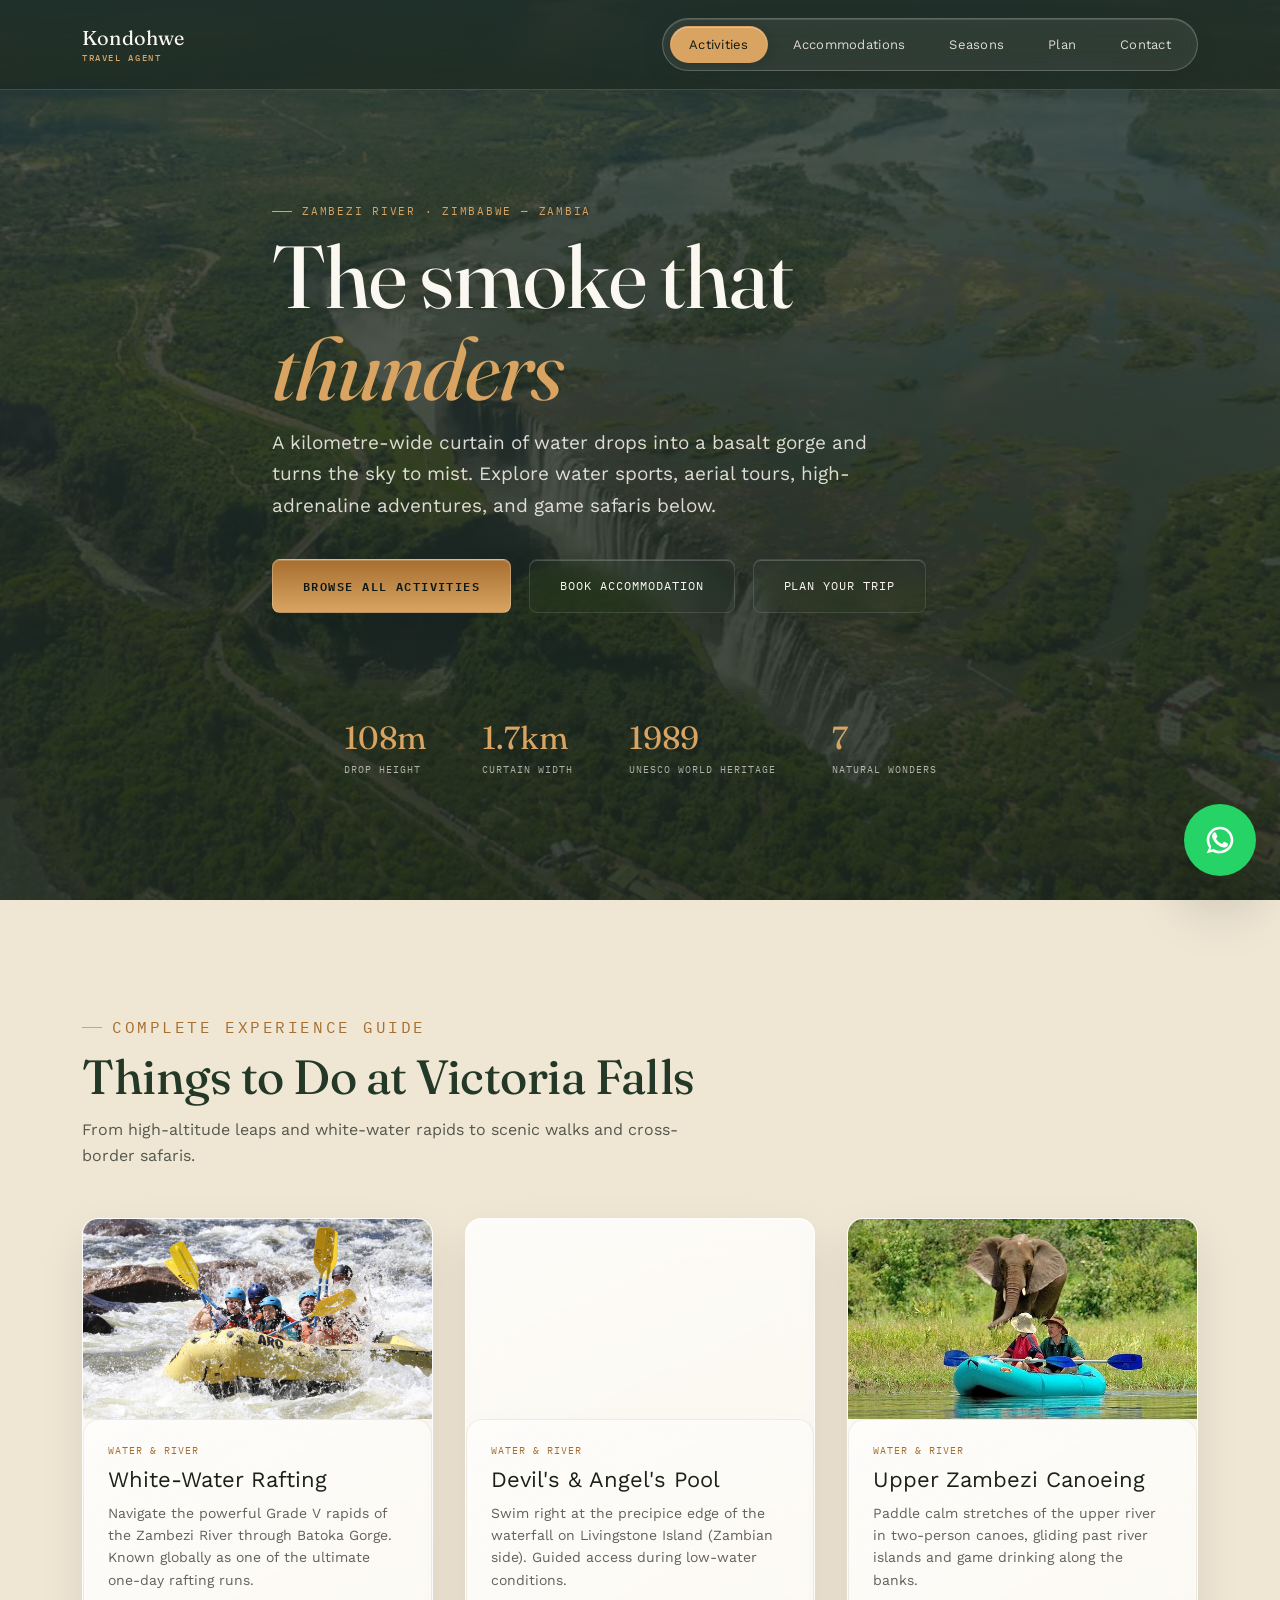
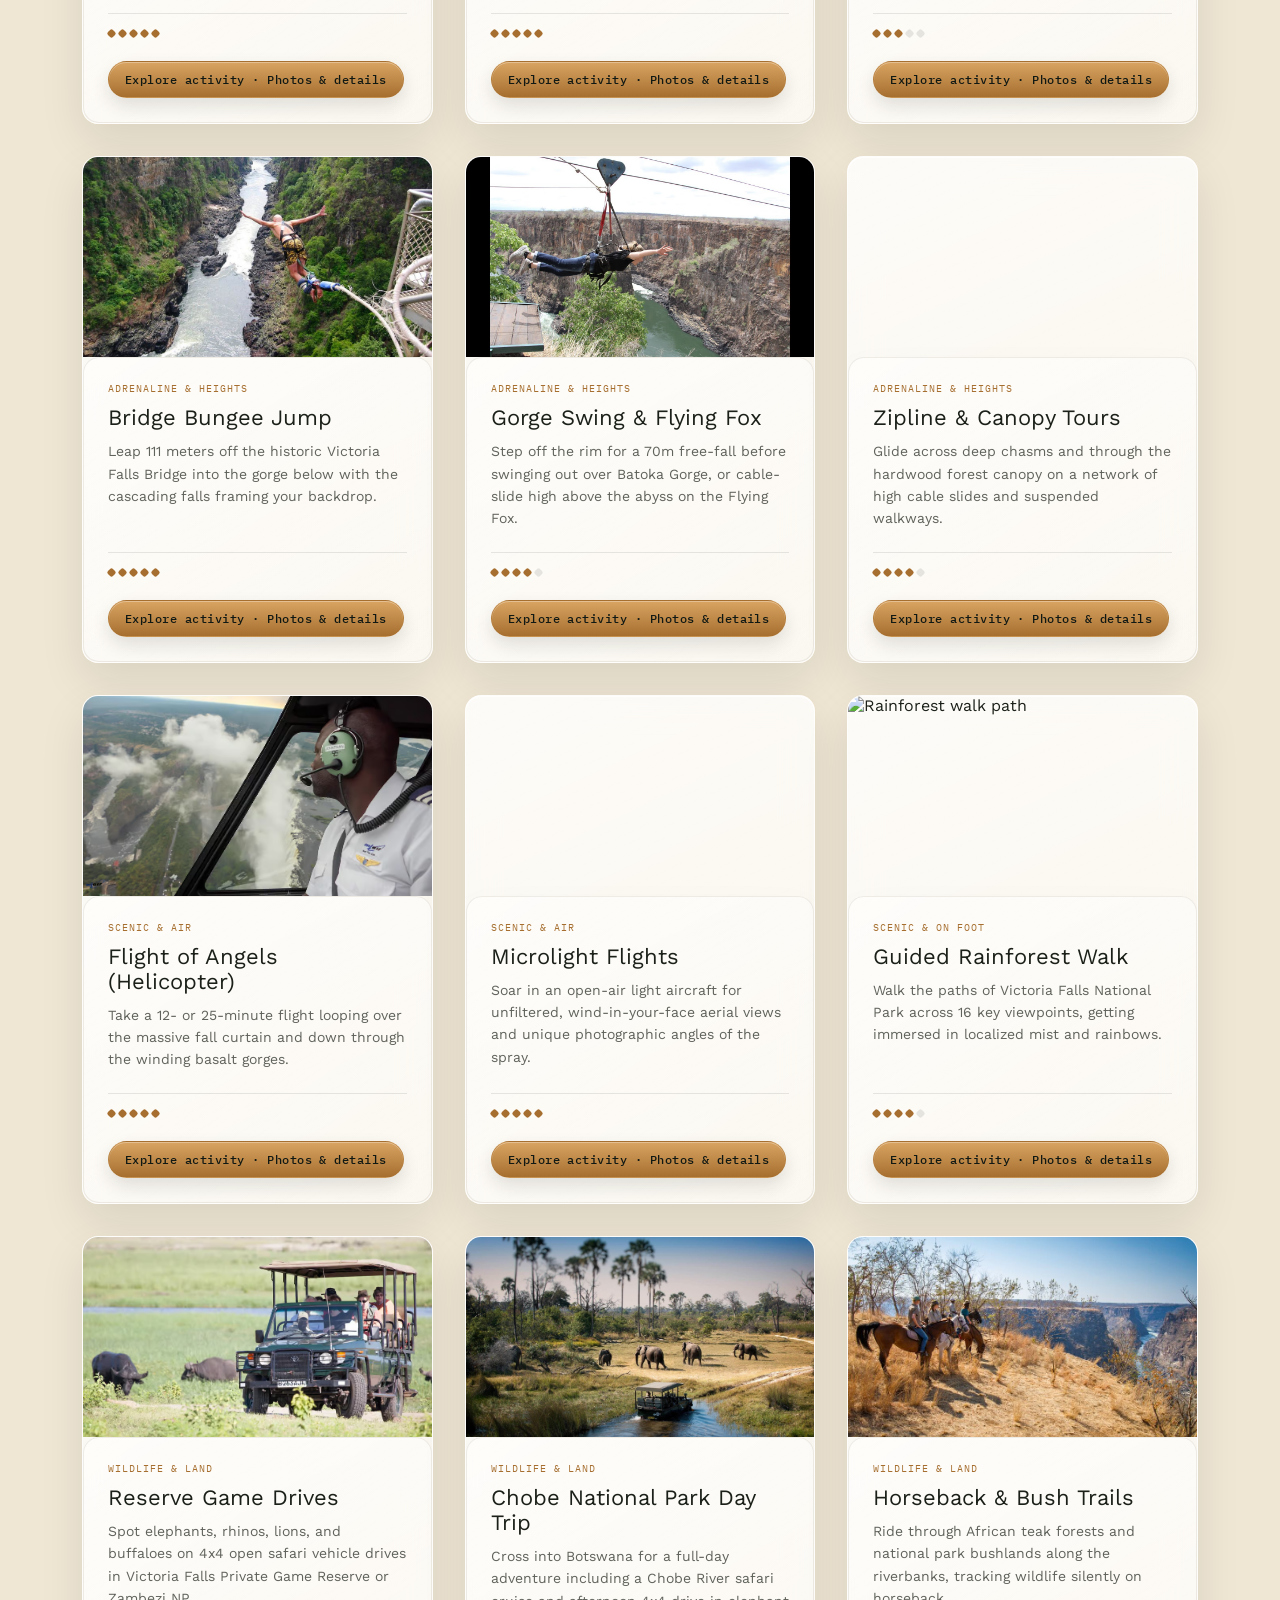
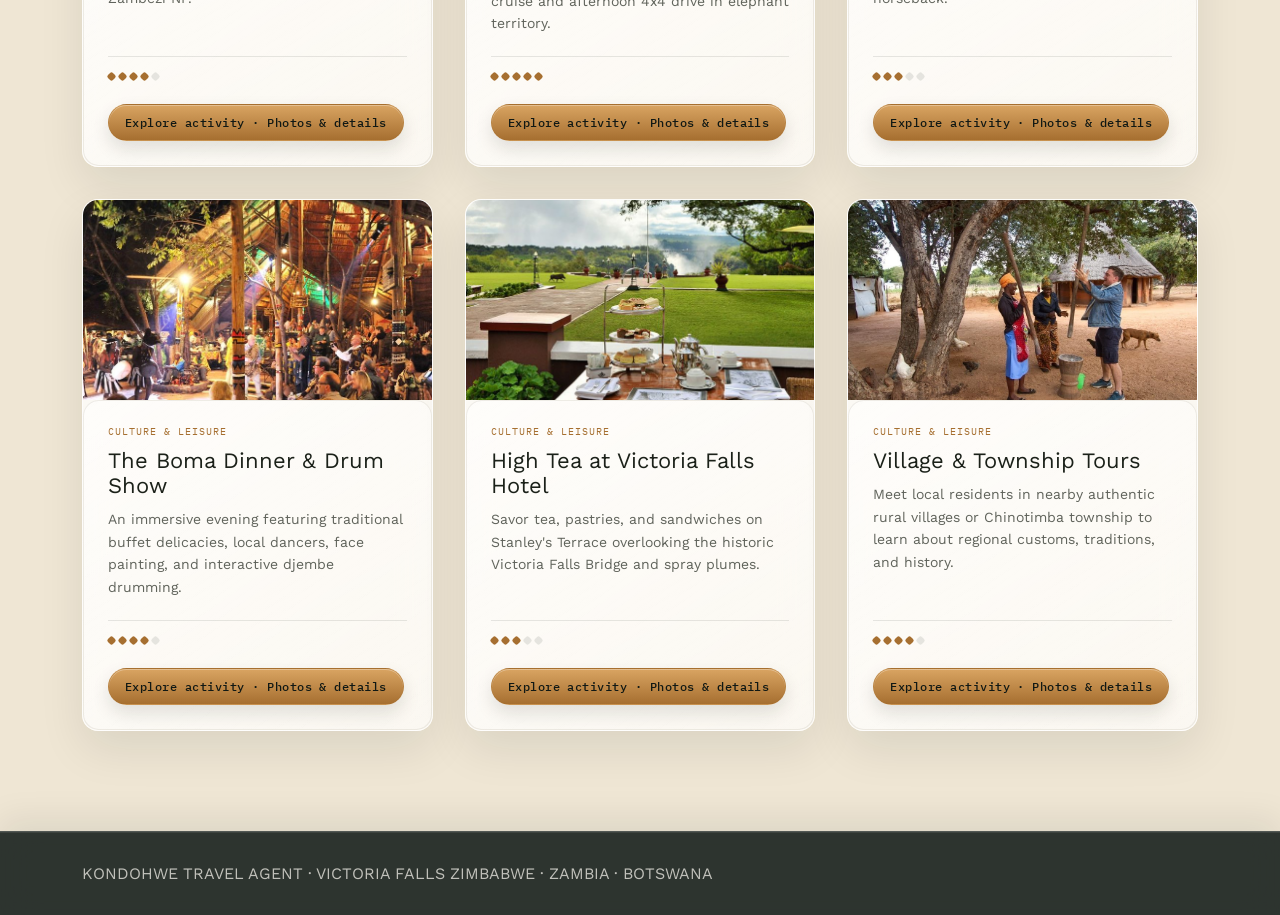
==== index.html @ aedbdbe7 "Initial commit" ====
<!DOCTYPE html>
<html lang="en">
<head>
<meta charset="UTF-8">
<meta name="viewport" content="width=device-width, initial-scale=1.0">
<title>Kondohwe Travel Agent — Victoria Falls Activities</title>
<link rel="preconnect" href="https://fonts.googleapis.com">
<link rel="preconnect" href="https://fonts.gstatic.com" crossorigin>
<link href="https://fonts.googleapis.com/css2?family=Fraunces:opsz,wght@9..144,300;9..144,450;9..144,600&family=Work+Sans:wght@400;500;600&family=IBM+Plex+Mono:wght@400;500&display=swap" rel="stylesheet">
<link rel="preload" as="image" href="pictures/VIC FALSS  BACKGROUND.avif" fetchpriority="high">
<style>
:root{
  --ivory:#FBF8F2;
  --sand:#EFE6D4;
  --sand-2:#E6DCC6;
  --forest:#233826;
  --forest-2:#101814;
  --bronze:#A66F30;
  --bronze-light:#D9A462;
  --ink:#1b2119;
  --line-light: rgba(27,33,25,0.10);
  --line-dark: rgba(27,33,25,0.12);
  --glass: rgba(255,255,255,0.06);
}
*{box-sizing:border-box; margin:0; padding:0;}
html{scroll-behavior:smooth;}
body{
  background:var(--ivory);
  color:var(--ink);
  font-family:'Work Sans', sans-serif;
  -webkit-font-smoothing:antialiased;
  overflow-x:hidden;
}
@media (prefers-reduced-motion: reduce){
  *{animation-duration:0.01ms !important; animation-iteration-count:1 !important; scroll-behavior:auto !important;}
}
h1,h2,h3,h4{ font-family:'Fraunces', serif; font-weight:450; line-height:1.05; letter-spacing:-0.01em; }
.mono{ font-family:'IBM Plex Mono', monospace; }
a{ color:inherit; }
.wrap{ max-width:1180px; margin:0 auto; padding:0 32px; }
.eyebrow{
  font-family:'IBM Plex Mono', monospace;
  font-size:11px;
  letter-spacing:0.16em;
  text-transform:uppercase;
  display:flex; align-items:center; gap:10px;
  color:var(--bronze-light);
}
.eyebrow::before{ content:""; width:20px; height:1px; background:var(--bronze-light); }
a:focus-visible, button:focus-visible{ outline:3px solid var(--bronze); outline-offset:3px; }

/* ---------- NAVIGATION & HAMBURGER MENU ---------- */
header.nav{
  position:fixed; top:0; left:0; right:0; z-index:100;
  background:rgba(26, 36, 28, 0.85);
  backdrop-filter:blur(10px);
  border-bottom:1px solid var(--line-dark);
}
.nav-inner{
  max-width:1180px; margin:0 auto; padding:18px 32px;
  display:flex; align-items:center; justify-content:space-between;
}
.logo{ display:flex; flex-direction:column; line-height:1; text-decoration:none; }
.logo .name{ font-family:'Fraunces', serif; font-size:20px; letter-spacing:0.01em; color:var(--ivory); }
.logo .tag{ font-family:'IBM Plex Mono', monospace; font-size:9px; letter-spacing:0.16em; color:var(--bronze-light); margin-top:4px; text-transform:uppercase; }

nav.links{ display:flex; gap:34px; align-items:center; }
nav.links a{
  font-size:13px; letter-spacing:0.02em;
  text-decoration:none; color:var(--ivory); opacity:0.85;
  padding:6px 0; border-bottom:1px solid transparent;
  transition:opacity .2s, border-color .2s;
}
nav.links a:hover, nav.links a.active{ opacity:1; border-color:var(--bronze-light); }
nav.links a.cta{
  opacity:1; background:var(--bronze); color:var(--forest-2);
  padding:10px 20px; font-family:'IBM Plex Mono', monospace; font-size:11px; letter-spacing:0.08em; text-transform:uppercase;
  border-bottom:none; font-weight: 500;
}
nav.links a.cta:hover{ background:var(--bronze-light); }

/* Hamburger Icon Toggle */
.hamburger{
  display:none; flex-direction:column; justify-content:space-between;
  width:26px; height:18px; background:none; border:none; cursor:pointer; z-index:110;
}
.hamburger span{ width:100%; height:2px; background:var(--ivory); transition:all 0.3s ease; }
.hamburger.open span:nth-child(1){ transform: translateY(8px) rotate(45deg); }
.hamburger.open span:nth-child(2){ opacity:0; }
.hamburger.open span:nth-child(3){ transform: translateY(-8px) rotate(-45deg); }

@media (max-width:860px){
  .hamburger{ display:flex; }
  nav.links{
    position:fixed; top:0; right:-100%; width:80%; max-width:320px; height:100vh;
    background:var(--forest-2); flex-direction:column; justify-content:center;
    gap:28px; padding:40px; transition:right 0.35s ease; box-shadow:-10px 0 30px rgba(0,0,0,0.5);
  }
  nav.links.open{ right:0; }
  nav.links a{ font-size:16px; }
}

/* ---------- LANDING HERO WITH FALLS BACKGROUND ---------- */
.hero{
  position:relative;
  min-height:100vh;
  overflow:hidden;
  color:var(--ivory);
  display:flex; flex-direction:column; justify-content:center;
  padding-top:120px;
}
.hero::before{
  content:"";
  position:absolute;
  inset:0;
  background: linear-gradient(180deg, rgba(26,36,28,0.72) 0%, rgba(26,36,28,0.86) 100%);
  z-index:1;
  pointer-events:none;
}
.hero-slideshow{
  position:absolute;
  inset:0;
  z-index:0;
}
.hero-slide{
  position:absolute;
  inset:0;
  background-position:center;
  background-size:cover;
  background-repeat:no-repeat;
  opacity:0;
  transform:scale(1.03);
  transition:opacity 1s ease, transform 1s ease;
}
.hero-slide.active{
  opacity:1;
  transform:scale(1);
}
.hero-slide:nth-child(1){ background-image:url("pictures/VIC FALSS  BACKGROUND.avif"); }
.hero-slide:nth-child(2){ background-image:url("pictures/FLIGHT OF ANGELS.jpg"); }
.hero-slide:nth-child(3){ background-image:url("pictures/game drive.avif"); }
.hero-slide:nth-child(4){ background-image:url("pictures/VIC FALLS.avif"); }
.hero-content{ position:relative; z-index:2; max-width:800px; }
.hero h1{ font-size:clamp(46px, 8vw, 88px); font-weight:450; margin-top:12px; }
.hero h1 em{ font-style:italic; color:var(--bronze-light); }
.hero p.sub{
  max-width:54ch; font-size:clamp(16px,1.8vw,19px); line-height:1.65;
  color:rgba(251,248,241,0.85); margin-top:12px;
}
.hero-ctas{ display:flex; gap:18px; margin-top:38px; flex-wrap:wrap; }

.trust-row{
  position:relative; z-index:2; margin-top:76px; margin-bottom: 40px;
  display:flex; gap:56px; flex-wrap:wrap;
  border-top:1px solid var(--line-dark); padding-top:28px;
}
.trust-item .num{ font-family:'Fraunces', serif; font-size:32px; color:var(--bronze-light); }
.trust-item .lbl{ font-family:'IBM Plex Mono', monospace; font-size:10px; letter-spacing:0.1em; text-transform:uppercase; color:rgba(251,248,241,0.65); margin-top:6px; }

/* ---------- ACTIVITIES GRID & CARDS WITH IMAGES ---------- */
.experiences{ background:var(--sand); padding:100px 0; }
.section-head{ max-width:640px; margin-bottom:48px; }
.section-head h2{ font-size:clamp(32px,4.4vw,48px); margin-top:12px; color:var(--forest); }
.section-head p{ margin-top:14px; font-size:16px; line-height:1.65; color:rgba(34,40,31,0.75); }

.grid-exp{ display:grid; grid-template-columns:repeat(auto-fill, minmax(320px, 1fr)); gap:32px; }
.exp-card{
  background:var(--ivory);
  border:1px solid var(--line-light);
  overflow:hidden;
  display:flex; flex-direction:column;
  transition:transform .3s cubic-bezier(.2,.9,.2,1), box-shadow .3s ease;
  border-radius:14px; box-shadow:0 18px 40px rgba(16,18,14,0.04);
}
.exp-card:hover{ transform:translateY(-4px); box-shadow:0 18px 32px -22px rgba(34,40,31,0.35); }
.exp-img-wrap{ width:100%; height:200px; overflow:hidden; position:relative; }
.exp-img-wrap img{ width:100%; height:100%; object-fit:cover; transition:transform .3s ease; }
.exp-card:hover .exp-img-wrap img{ transform:scale(1.05); }

.exp-body{ padding:24px; display:flex; flex-direction:column; gap:10px; flex:1; }
.exp-num{ font-family:'IBM Plex Mono', monospace; font-size:10px; letter-spacing:0.1em; color:var(--bronze); text-transform:uppercase; }
.exp-name{ font-size:22px; color:var(--ink); }
.exp-desc{ font-size:14px; line-height:1.6; color:rgba(34,40,31,0.72); flex:1; }
.exp-meta{ display:flex; align-items:center; justify-content:space-between; margin-top:12px; padding-top:16px; border-top:1px solid var(--line-light); }
.leaf-rating{ display:flex; gap:4px; }
.leaf-rating span{ width:7px; height:7px; border-radius:2px; background:var(--line-light); transform:rotate(45deg); }
.leaf-rating span.on{ background:var(--bronze); }
.exp-note{ font-family:'IBM Plex Mono', monospace; font-size:9px; letter-spacing:0.06em; text-transform:uppercase; color:rgba(34,40,31,0.5); margin-top:2px; }
.activity-open{align-self:flex-start;margin-top:14px;border:1px solid rgba(166,111,48,.35);border-radius:999px;padding:10px 16px;background:linear-gradient(180deg,var(--bronze-light),var(--bronze));color:var(--forest-2);font:500 12px 'IBM Plex Mono',monospace;letter-spacing:.04em;cursor:pointer;box-shadow:0 8px 18px rgba(16,24,20,.12),inset 0 1px 0 rgba(255,255,255,.3);transition:transform .2s ease,box-shadow .2s ease}
.activity-open:hover{transform:translateY(-2px);box-shadow:0 12px 24px rgba(16,24,20,.18),inset 0 1px 0 rgba(255,255,255,.35)}
.activity-dialog{position:fixed;inset:0;margin:auto;width:min(1040px,calc(100% - 28px));max-width:none;max-height:92vh;overflow-y:auto;padding:0;border:1px solid rgba(255,255,255,.25);border-radius:24px;background:rgba(23,34,27,.96);color:var(--ivory);box-shadow:0 28px 100px rgba(0,0,0,.5);backdrop-filter:blur(24px)}
.activity-dialog::backdrop{background:rgba(8,14,10,.75);backdrop-filter:blur(5px)}
.activity-dialog-inner{display:grid;grid-template-columns:minmax(0,1.05fr) minmax(300px,.95fr);position:relative}
.activity-gallery{position:relative;min-height:440px;background:#101814;overflow:hidden;border-radius:24px 0 0 0}
.activity-gallery img{width:100%;height:100%;min-height:440px;object-fit:cover;display:block}
.activity-gallery-caption{position:absolute;left:16px;bottom:16px;padding:7px 11px;border-radius:999px;background:#101814c9;font-size:12px}
.activity-gallery-arrow,.activity-gallery-close{position:absolute;z-index:2;border:1px solid #ffffff66;border-radius:50%;background:#101814bb;color:#fff;cursor:pointer}
.activity-gallery-arrow{top:50%;transform:translateY(-50%);width:44px;height:44px;font-size:28px}.activity-gallery-prev{left:14px}.activity-gallery-next{right:14px}
.activity-gallery-close{right:14px;top:14px;width:42px;height:42px;font-size:27px}
.activity-info{padding:36px 32px;overflow:auto}.activity-info h2{font-size:clamp(27px,3vw,38px);margin:12px 0;color:var(--ivory)}.activity-info .activity-category{color:var(--bronze-light);font:11px 'IBM Plex Mono',monospace;letter-spacing:.14em;text-transform:uppercase}.activity-info p{line-height:1.65;color:rgba(251,248,241,.82);margin:12px 0}.activity-info ul{padding-left:19px;display:grid;gap:9px;line-height:1.5;font-size:14px;margin:18px 0}.activity-info li::marker{color:var(--bronze-light)}.activity-thumbs{grid-column:1/-1;display:flex;gap:10px;padding:12px 16px 16px;overflow:auto}.activity-thumb{width:100px;height:66px;flex:0 0 auto;object-fit:cover;border-radius:10px;opacity:.62;border:2px solid transparent;cursor:pointer}.activity-thumb.active{opacity:1;border-color:var(--bronze-light)}
@media(max-width:720px){.activity-dialog-inner{display:block}.activity-gallery,.activity-gallery img{min-height:260px;height:36vh;border-radius:24px 24px 0 0}.activity-info{padding:24px}.activity-thumbs{padding-bottom:14px}}

/* ---------- FOOTER ---------- */
footer{ background:var(--forest-2); color:rgba(251,248,241,0.55); padding:32px 0; border-top:1px solid var(--line-dark); }
  
  </style>
  <link rel="stylesheet" href="styles.css">
  </head>
<body>

<!-- NAVIGATION -->
<header class="nav">
  <div class="nav-inner">
    <a href="index.html" class="logo">
      <span class="name">Kondohwe</span>
      <span class="tag">Travel Agent</span>
    </a>
    
    <button class="hamburger" id="hamburger-btn" aria-label="Toggle Menu">
      <span></span>
      <span></span>
      <span></span>
    </button>

    <nav class="links" id="nav-links">
      <a href="#activities" class="active">Activities</a>
      <a href="accommodations.html">Accommodations</a>
      <a href="seasons.html">Seasons</a>
      <a href="plan.html">Plan</a>
      <a href="contact.html">Contact</a>
    </nav>
  </div>
</header>

<!-- LANDING HERO WITH FALLS BACKGROUND IMAGE -->
<section class="hero">
  <div class="hero-slideshow">
    <div class="hero-slide active"></div>
    <div class="hero-slide"></div>
    <div class="hero-slide"></div>
    <div class="hero-slide"></div>
  </div>
  <div class="wrap hero-content">
    <p class="eyebrow">Zambezi River · Zimbabwe — Zambia</p>
    <h1>The smoke that <em>thunders</em></h1>
    <p class="sub">A kilometre-wide curtain of water drops into a basalt gorge and turns the sky to mist. Explore water sports, aerial tours, high-adrenaline adventures, and game safaris below.</p>
    <div class="hero-ctas">
      <a href="#activities" class="btn btn-primary">Browse All Activities</a>
      <a href="accommodations.html" class="btn btn-book">Book Accommodation</a>
      <a href="plan.html" class="btn btn-ghost">Plan Your Trip</a>
    </div>
  </div>

  <div class="trust-row wrap">
    <div class="trust-item"><div class="num">108m</div><div class="lbl">drop height</div></div>
    <div class="trust-item"><div class="num">1.7km</div><div class="lbl">curtain width</div></div>
    <div class="trust-item"><div class="num">1989</div><div class="lbl">UNESCO world heritage</div></div>
    <div class="trust-item"><div class="num">7</div><div class="lbl">Natural Wonders</div></div>
  </div>
</section>

<!-- COMPLETE ACTIVITIES CATALOGUE -->
<section class="experiences" id="activities">
  <div class="wrap">
    <div class="section-head">
      <p class="eyebrow" style="color:var(--bronze);">Complete Experience Guide</p>
      <h2>Things to Do at Victoria Falls</h2>
      <p>From high-altitude leaps and white-water rapids to scenic walks and cross-border safaris.</p>
    </div>

    <div class="grid-exp">

      <!-- 1. White-water Rafting -->
      <div class="exp-card">
        <div class="exp-img-wrap">
          <img src="pictures/SIO_5981-1-scaled-1.webp" alt="White water rafting" loading="lazy" decoding="async" fetchpriority="low" width="320" height="200">
        </div>
        <div class="exp-body">
          <span class="exp-num">Water & River</span>
          <span class="exp-name">White-Water Rafting</span>
          <p class="exp-desc">Navigate the powerful Grade V rapids of the Zambezi River through Batoka Gorge. Known globally as one of the ultimate one-day rafting runs.</p>
          <div class="exp-meta">
            <div class="leaf-rating"><span class="on"></span><span class="on"></span><span class="on"></span><span class="on"></span><span class="on"></span></div>
          </div>
        </div>
      </div>

      <!-- 3. Devil's Pool / Angel's Pool -->
      <div class="exp-card">
        <div class="exp-img-wrap">
          <img src="pictures/Devil's & Angel's Pool.avif" alt="Devils Pool" loading="lazy" decoding="async" fetchpriority="low" width="320" height="200">
        </div>
        <div class="exp-body">
          <span class="exp-num">Water & River</span>
          <span class="exp-name">Devil's & Angel's Pool</span>
          <p class="exp-desc">Swim right at the precipice edge of the waterfall on Livingstone Island (Zambian side). Guided access during low-water conditions.</p>
          <div class="exp-meta">
            <div class="leaf-rating"><span class="on"></span><span class="on"></span><span class="on"></span><span class="on"></span><span class="on"></span></div>
          </div>
        </div>
      </div>

      <!-- 4. Upper Zambezi Canoeing -->
      <div class="exp-card">
        <div class="exp-img-wrap">
          <img src="pictures/Upper Zambezi Canoeing.jpg" alt="Canoeing Upper Zambezi" loading="lazy" decoding="async" fetchpriority="low" width="320" height="200">
        </div>
        <div class="exp-body">
          <span class="exp-num">Water & River</span>
          <span class="exp-name">Upper Zambezi Canoeing</span>
          <p class="exp-desc">Paddle calm stretches of the upper river in two-person canoes, gliding past river islands and game drinking along the banks.</p>
          <div class="exp-meta">
            <div class="leaf-rating"><span class="on"></span><span class="on"></span><span class="on"></span><span></span><span></span></div>
          </div>
        </div>
      </div>

      <!-- 5. Bungee Jumping -->
      <div class="exp-card">
        <div class="exp-img-wrap">
          <img src="pictures/Bridge Bungee Jump.jpg" alt="Bungee Jumping" loading="lazy" decoding="async" fetchpriority="low" width="320" height="200">
        </div>
        <div class="exp-body">
          <span class="exp-num">Adrenaline & Heights</span>
          <span class="exp-name">Bridge Bungee Jump</span>
          <p class="exp-desc">Leap 111 meters off the historic Victoria Falls Bridge into the gorge below with the cascading falls framing your backdrop.</p>
          <div class="exp-meta">
            <div class="leaf-rating"><span class="on"></span><span class="on"></span><span class="on"></span><span class="on"></span><span class="on"></span></div>
          </div>
        </div>
      </div>

      <!-- 6. Gorge Swing & Flying Fox -->
      <div class="exp-card">
        <div class="exp-img-wrap">
          <img src="pictures/Gorge Swing & Flying Fox.jpg" alt="Gorge Swing" loading="lazy" decoding="async" fetchpriority="low" width="320" height="200">
        </div>
        <div class="exp-body">
          <span class="exp-num">Adrenaline & Heights</span>
          <span class="exp-name">Gorge Swing & Flying Fox</span>
          <p class="exp-desc">Step off the rim for a 70m free-fall before swinging out over Batoka Gorge, or cable-slide high above the abyss on the Flying Fox.</p>
          <div class="exp-meta">
            <div class="leaf-rating"><span class="on"></span><span class="on"></span><span class="on"></span><span class="on"></span><span></span></div>
          </div>
        </div>
      </div>

      <!-- 7. Zipline & Canopy Tours -->
      <div class="exp-card">
        <div class="exp-img-wrap">
          <img src="pictures/Botswana-Victoria-Falls-Zipline-e1719482987977.webp" alt="Canopy Zipline" loading="lazy" decoding="async" fetchpriority="low" width="320" height="200">
        </div>
        <div class="exp-body">
          <span class="exp-num">Adrenaline & Heights</span>
          <span class="exp-name">Zipline & Canopy Tours</span>
          <p class="exp-desc">Glide across deep chasms and through the hardwood forest canopy on a network of high cable slides and suspended walkways.</p>
          <div class="exp-meta">
            <div class="leaf-rating"><span class="on"></span><span class="on"></span><span class="on"></span><span class="on"></span><span></span></div>
          </div>
        </div>
      </div>

      <!-- 8. Flight of Angels (Helicopter) -->
      <div class="exp-card">
        <div class="exp-img-wrap">
          <img src="pictures/HELICOPTER.avif" alt="Helicopter flight over Victoria Falls" loading="lazy" decoding="async" fetchpriority="low" width="320" height="200">
        </div>
        <div class="exp-body">
          <span class="exp-num">Scenic & Air</span>
          <span class="exp-name">Flight of Angels (Helicopter)</span>
          <p class="exp-desc">Take a 12- or 25-minute flight looping over the massive fall curtain and down through the winding basalt gorges.</p>
          <div class="exp-meta">
            <div class="leaf-rating"><span class="on"></span><span class="on"></span><span class="on"></span><span class="on"></span><span class="on"></span></div>
          </div>
        </div>
      </div>

      <!-- 9. Microlight Flights -->
      <div class="exp-card">
        <div class="exp-img-wrap">
          <img src="pictures/microlight-flight-zambia.jpg" alt="Microlight Flight" loading="lazy" decoding="async" fetchpriority="low" width="320" height="200">
        </div>
        <div class="exp-body">
          <span class="exp-num">Scenic & Air</span>
          <span class="exp-name">Microlight Flights</span>
          <p class="exp-desc">Soar in an open-air light aircraft for unfiltered, wind-in-your-face aerial views and unique photographic angles of the spray.</p>
          <div class="exp-meta">
            <div class="leaf-rating"><span class="on"></span><span class="on"></span><span class="on"></span><span class="on"></span><span class="on"></span></div>
          </div>
        </div>
      </div>

      <!-- 10. Guided Rainforest Walks -->
      <div class="exp-card">
        <div class="exp-img-wrap">
          <img src="https://assets.anantara.com/image/upload/q_auto%2Cf_auto%2Cc_limit%2Cw_1045/media/minor/anantara/images/royal-livingstone-by-anantara/leisure/activities/royal_livingstone_by_anantara_activities_vicfallsleisurewalk_984x532.jpg" alt="Rainforest walk path" loading="lazy" decoding="async" fetchpriority="low" width="320" height="200">
        </div>
        <div class="exp-body">
          <span class="exp-num">Scenic & On Foot</span>
          <span class="exp-name">Guided Rainforest Walk</span>
          <p class="exp-desc">Walk the paths of Victoria Falls National Park across 16 key viewpoints, getting immersed in localized mist and rainbows.</p>
          <div class="exp-meta">
            <div class="leaf-rating"><span class="on"></span><span class="on"></span><span class="on"></span><span class="on"></span><span></span></div>
          </div>
        </div>
      </div>

      <!-- 11. Game Drives -->
      <div class="exp-card">
        <div class="exp-img-wrap">
          <img src="pictures/game drive.avif" alt="Safari game drive lion" loading="lazy" decoding="async" fetchpriority="low" width="320" height="200">
        </div>
        <div class="exp-body">
          <span class="exp-num">Wildlife & Land</span>
          <span class="exp-name">Reserve Game Drives</span>
          <p class="exp-desc">Spot elephants, rhinos, lions, and buffaloes on 4x4 open safari vehicle drives in Victoria Falls Private Game Reserve or Zambezi NP.</p>
          <div class="exp-meta">
            <div class="leaf-rating"><span class="on"></span><span class="on"></span><span class="on"></span><span class="on"></span><span></span></div>
          </div>
        </div>
      </div>

      <!-- 12. Chobe Day Trip -->
      <div class="exp-card">
        <div class="exp-img-wrap">
          <img src="pictures/botswana-chobe-elephant.jpg" alt="Elephant in Chobe" loading="lazy" decoding="async" fetchpriority="low" width="320" height="200">
        </div>
        <div class="exp-body">
          <span class="exp-num">Wildlife & Land</span>
          <span class="exp-name">Chobe National Park Day Trip</span>
          <p class="exp-desc">Cross into Botswana for a full-day adventure including a Chobe River safari cruise and afternoon 4x4 drive in elephant territory.</p>
          <div class="exp-meta">
            <div class="leaf-rating"><span class="on"></span><span class="on"></span><span class="on"></span><span class="on"></span><span class="on"></span></div>
          </div>
        </div>
      </div>

      <!-- 13. Horseback / Nature Trails -->
      <div class="exp-card">
        <div class="exp-img-wrap">
          <img src="pictures/Horse-Riding-aroun-Vic-Falls-6.jpeg" alt="Horseback ride in bush" loading="lazy" decoding="async" fetchpriority="low" width="320" height="200">
        </div>
        <div class="exp-body">
          <span class="exp-num">Wildlife & Land</span>
          <span class="exp-name">Horseback & Bush Trails</span>
          <p class="exp-desc">Ride through African teak forests and national park bushlands along the riverbanks, tracking wildlife silently on horseback.</p>
          <div class="exp-meta">
            <div class="leaf-rating"><span class="on"></span><span class="on"></span><span class="on"></span><span></span><span></span></div>
          </div>
        </div>
      </div>

      <!-- 14. The Boma Dinner & Drum Show -->
      <div class="exp-card">
        <div class="exp-img-wrap">
          <img src="pictures/BOMA.jpg" alt="African night drum show" loading="lazy" decoding="async" fetchpriority="low" width="320" height="200">
        </div>
        <div class="exp-body">
          <span class="exp-num">Culture & Leisure</span>
          <span class="exp-name">The Boma Dinner & Drum Show</span>
          <p class="exp-desc">An immersive evening featuring traditional buffet delicacies, local dancers, face painting, and interactive djembe drumming.</p>
          <div class="exp-meta">
            <div class="leaf-rating"><span class="on"></span><span class="on"></span><span class="on"></span><span class="on"></span><span></span></div>
          </div>
        </div>
      </div>

      <!-- 15. High Tea at Victoria Falls Hotel -->
      <div class="exp-card">
        <div class="exp-img-wrap">
          <img src="pictures/VictoriaFallsHotelHighTea-700x465.jpg" alt="High tea setting" loading="lazy" decoding="async" fetchpriority="low" width="320" height="200">
        </div>
        <div class="exp-body">
          <span class="exp-num">Culture & Leisure</span>
          <span class="exp-name">High Tea at Victoria Falls Hotel</span>
          <p class="exp-desc">Savor tea, pastries, and sandwiches on Stanley's Terrace overlooking the historic Victoria Falls Bridge and spray plumes.</p>
          <div class="exp-meta">
            <div class="leaf-rating"><span class="on"></span><span class="on"></span><span class="on"></span><span></span><span></span></div>
          </div>
        </div>
      </div>

      <!-- 16. Village & Township Tours -->
      <div class="exp-card">
        <div class="exp-img-wrap">
          <img src="pictures/victoria-falls-zimbabwe-village-tour_ZbopW.jpg" alt="Local village culture" loading="lazy" decoding="async" fetchpriority="low" width="320" height="200">
        </div>
        <div class="exp-body">
          <span class="exp-num">Culture & Leisure</span>
          <span class="exp-name">Village & Township Tours</span>
          <p class="exp-desc">Meet local residents in nearby authentic rural villages or Chinotimba township to learn about regional customs, traditions, and history.</p>
          <div class="exp-meta">
            <div class="leaf-rating"><span class="on"></span><span class="on"></span><span class="on"></span><span class="on"></span><span></span></div>
          </div>
        </div>
      </div>

    </div>
  </div>
</section>

<footer>
  <div class="wrap footer-inner">
    <span>KONDOHWE TRAVEL AGENT · VICTORIA FALLS</span>
    <span>ZIMBABWE · ZAMBIA · BOTSWANA</span>
  </div>
</footer>

<dialog class="activity-dialog" id="activity-dialog" aria-labelledby="activity-dialog-title">
  <div class="activity-dialog-inner">
    <button class="activity-gallery-close" type="button" aria-label="Close activity gallery">×</button>
    <div class="activity-gallery">
      <img id="activity-gallery-image" alt="" fetchpriority="high" decoding="async">
      <button class="activity-gallery-arrow activity-gallery-prev" type="button" aria-label="Previous photo">‹</button>
      <button class="activity-gallery-arrow activity-gallery-next" type="button" aria-label="Next photo">›</button>
      <span class="activity-gallery-caption" id="activity-gallery-caption"></span>
    </div>
    <div class="activity-info">
      <span class="activity-category" id="activity-category"></span>
      <h2 id="activity-dialog-title"></h2>
      <p id="activity-summary"></p>
      <ul id="activity-facts"></ul>
      <a class="btn btn-primary" id="activity-enquire" href="contact.html">Enquire about this activity</a>
    </div>
    <div class="activity-thumbs" id="activity-thumbs" aria-label="Activity photos"></div>
  </div>
</dialog>

<script>
// Mobile Hamburger Menu Toggle Script
(function(){
  var btn = document.getElementById('hamburger-btn');
  var menu = document.getElementById('nav-links');

  if(btn && menu){
    btn.addEventListener('click', function(){
      btn.classList.toggle('open');
      menu.classList.toggle('open');
    });

    // Close menu when clicking outside or clicking a link
    menu.querySelectorAll('a').forEach(function(link){
      link.addEventListener('click', function(){
        btn.classList.remove('open');
        menu.classList.remove('open');
      });
    });
  }

  var slides = document.querySelectorAll('.hero-slide');
  var activeIndex = 0;
  if (slides.length > 1) {
    setInterval(function(){
      slides[activeIndex].classList.remove('active');
      activeIndex = (activeIndex + 1) % slides.length;
      slides[activeIndex].classList.add('active');
    }, 6000);
  }

  var activityInfo = [
    {facts:['Runs through the Zambezi River gorge below the Falls on a series of powerful rapids.','The river’s changing water level affects the route and season; check operating dates before booking.','Guided trips include a safety briefing and a hike in and out of the gorge.'],source:'https://www.shearwatervictoriafalls.com/experience/white-water-rafting'},
    {facts:['The pools are reached on a guided visit to Livingstone Island on the Zambian side.','Swimming access changes with river conditions: Devil’s Pool and Angel’s Pool are seasonal.','The island experience includes a boat transfer and guided visit; book ahead because capacity is limited.'],source:'https://livingstoneisland.com/experiences'},
    {facts:['Canoe trips follow calmer upper Zambezi channels among islands and riverbank vegetation.','The experience combines paddling with bird and wildlife viewing from the water.','Ask the operator about current levels, trip length, transfers and the required paddling experience.'],source:'https://www.livingstonetourism.com/livingstone-adventure-cruises/'},
    {facts:['The jump launches from the historic Victoria Falls Bridge above Batoka Gorge.','The operator describes a 111-metre jump with roughly four seconds of free fall.','Check weight, age, medical and weather requirements with the operator before booking.'],source:'https://www.shearwatervictoriafalls.com/experience/victoria-falls-bridge-adventures/'},
    {facts:['Bridge Swing begins with a free fall before the harness swings out over Batoka Gorge.','The bridge operator lists a 70-metre free fall and offers solo or tandem swing options.','Ask about weight limits, clothing, footwear and weather restrictions before your visit.'],source:'https://www.shearwatervictoriafalls.com/experience/victoria-falls-bridge-adventures/'},
    {facts:['The bridge slide runs on a cable over Batoka Gorge between Zambia and Zimbabwe.','Canopy tours are a separate forest activity with suspended walkways and zip lines.','Confirm which experience is included in your booking and whether a border crossing is involved.'],source:'https://www.shearwatervictoriafalls.com/experience/victoria-falls-bridge-adventures/'},
    {facts:['Scenic flights give an aerial view of the Falls, Zambezi River, bridge and Batoka Gorge.','Some flight routes continue over nearby wilderness areas; routes and duration depend on the option booked.','Flight operations depend on weather, and passenger-weight rules may apply.'],source:'https://www.shearwatervictoriafalls.com/experience/helicopter-experience/'},
    {facts:['Microlight flights offer open-air views of the Falls and the gorge carved by the Zambezi.','The operator sets age, weight and weather conditions; confirm these before choosing a departure.','Bring secure eyewear and follow the pilot’s instructions for cameras and loose items.'],source:'https://www.livingstonetourism.com/livingstones-adventure-flights/'},
    {facts:['The rainforest trail follows viewpoints along the Zimbabwe side of Victoria Falls.','Expect spray and wet paths when the river is high; visibility and rainbow conditions change with water levels.','Allow time for the walk and check park opening, entry and crossing requirements for your itinerary.'],source:'https://www.zimparks.org/parks/national-parks/victoria-falls/'},
    {facts:['Open-vehicle game drives explore nearby wildlife areas with a professional guide.','Animals are wild, so sightings vary by season, time of day and conditions.','Ask which reserve or park the drive visits, and whether transfers and park fees are included.'],source:'https://www.shearwatervictoriafalls.com/experience/water-adventures/'},
    {facts:['A typical day trip crosses into Botswana and pairs a Chobe River cruise with a land-based game drive.','The day involves an international border crossing; passport and visa requirements depend on your nationality.','Confirm the itinerary, meals, transfers and border documentation with the operator in advance.'],source:'https://batonkaguestlodge.com/chobe-day-trip/'},
    {facts:['Guided rides travel through bush and woodland on horseback, offering a quieter way to experience the landscape.','Riders may be grouped by experience and ability; tell the operator your riding level when booking.','Confirm age, weight, safety equipment and whether wildlife sightings are expected on the selected route.'],source:'https://www.livingstonetourism.com/be-challenged/'},
    {facts:['The Boma is an evening dining and entertainment experience in Victoria Falls.','The programme combines a meal with drumming and cultural performances, with audience participation.','Check the current schedule, transfer options and dietary arrangements when making a reservation.'],source:'https://www.victoriafalls-safari-lodge.com/the-boma-dinner-and-drum-show/'},
    {facts:['High tea is served at Stanley’s Terrace at the Victoria Falls Hotel.','The terrace is known for views toward the Victoria Falls Bridge and gorge.','Confirm service times and reservation requirements with the hotel, especially in busy periods.'],source:'https://www.victoriafallshotel.com/dining'},
    {facts:['A guided visit introduces guests to local community life, history and customs around Victoria Falls.','Choose a community-led operator and ask how visits support local residents.','Let your guide explain etiquette and ask before photographing people or homes.'],source:'https://www.livingstonetourism.com/' }
  ];
  var activityPhotos = [
    {src:'https://dynamic-media-cdn.tripadvisor.com/media/photo-o/2c/1b/36/ed/whitewater-rafting-over.jpg?h=900&s=1&w=1200',page:'https://www.tripadvisor.com/Attraction_Review-g293761-d5571423-Reviews-Whitewater_Rafting_In_Victoria_Falls_With_Shearwater-Victoria_Falls_Matabeleland_.html',alt:'Rafting team riding a Zambezi rapid',caption:'Zambezi white-water rafting'},
    {src:'https://livingstoneisland.com/img/Activities/Livingstone_Island_Breezer/Livingstone_Island_Breezer_4.jpg',page:'https://livingstoneisland.com/trips/',alt:'Visitors at Devil’s Pool on Livingstone Island',caption:'Livingstone Island pools'},
    {src:'https://www.victoriafallstransfers.com/wp-content/uploads/2018/02/Upper-Zambezi-Canoe-Safari-4.jpg',page:'https://www.victoriafallstransfers.com/tour/upper-zambezi-canoe-safari/',alt:'Canoe safari on the Upper Zambezi',caption:'Upper Zambezi canoe safari'},
    {src:'https://dynamic-media-cdn.tripadvisor.com/media/photo-o/31/bb/7c/e5/caption.jpg?h=1200&s=1&w=1200',page:'https://www.tripadvisor.com.tr/Attraction_Review-g293761-d1380859-Reviews-Victoria_Falls_Bungee_Shearwater-Victoria_Falls_Matabeleland_North_Province.html',alt:'Bungee jumper leaping from Victoria Falls Bridge',caption:'Victoria Falls Bridge bungee'},
    {src:'https://goldenpangolin.com/storage/activities/USY4bxhPBTq6p04iSvRAkOuZ6pTwlrXzrEi8yZnV.jpg',page:'https://goldenpangolin.com/packages/destinations/1',alt:'Gorge swing over Batoka Gorge',caption:'Batoka Gorge swing'},
    {src:'https://dynamic-media-cdn.tripadvisor.com/media/photo-o/2c/19/9e/46/solo-bridge-slide.jpg?h=-1&s=1&w=1200',page:'https://www.tripadvisor.com.au/Attraction_Review-g293761-d1380859-Reviews-Shearwater_Victoria_Falls-Victoria_Falls_Matabeleland_North_Province.html',alt:'Visitor on the bridge slide zipline',caption:'Bridge slide over the gorge'},
    {src:'https://images.myguide-cdn.com/zimbabwe/companies/livingstone-victoria-falls-helicopter-flights/large/livingstone-victoria-falls-helicopter-flights-2528591.jpg',page:'https://www.myguidezimbabwe.com/experiences/livingstone-victoria-falls-helicopter-flights',alt:'Helicopter flying beside Victoria Falls',caption:'Helicopter flight over the Falls'},
    {src:'https://www.zambiatourism.com/media/Microlight-Vic-Falls.jpg',page:'https://www.zambiatourism.com/activities/livingstone/',alt:'Microlight aircraft above the Victoria Falls landscape',caption:'Microlight flight'},
    {src:'https://assets.anantara.com/image/upload/q_auto%2Cf_auto%2Cc_limit%2Cw_1045/media/minor/anantara/images/royal-livingstone-by-anantara/leisure/activities/royal_livingstone_by_anantara_activities_vicfallsleisurewalk_984x532.jpg',page:'https://www.anantara.com/en/royal-livingstone/leisure',alt:'Walkway view through the Victoria Falls rainforest',caption:'Rainforest viewpoint walk'},
    {src:'https://media-cdn.tripadvisor.com/media/attractions-splice-spp-674x446/0d/c1/3f/9c.jpg',page:'https://www.wonderfulzimbabwe.com/tour-detail/victoria-falls-full-day-game-drive-with-lunch/',alt:'Open safari vehicle on a Victoria Falls game drive',caption:'Wildlife game drive'},
    {src:'https://batonkaguestlodge.com/wp-content/uploads/2018/10/Chobe-Day-Trip-6.jpg',page:'https://batonkaguestlodge.com/chobe-day-trip/',alt:'Chobe river boat safari viewing elephants',caption:'Chobe river safari'},
    {src:'https://www.victoriafalls-guide.net/image-files/horse-safari-ele1.jpg',page:'https://www.victoriafalls-guide.net/horse-safari.html',alt:'Riders on horseback viewing elephants in the bush',caption:'Horseback safari'},
    {src:'https://vfsc-umbraco.live.fireworkx.net/media/rbbbwcvr/entertainment-at-the-boma-dinner-drum-show.jpg',page:'https://victoria-falls-safari-collection.com/en-US/wine-and-dine/the-boma-dinner-drum-show/gallery',alt:'Traditional drummers performing at The Boma',caption:'The Boma drum show'},
    {src:'https://cdn.trailfinders.com/y2hvq11ax0_high%20tea%20on%20stanleys%20terrace%203%20_1500x1500.jpg?width=1920',page:'https://www.trailfinders.com/tours/africa/zimbabwe/tour-high-tea-at-the-victoria-falls-hotel',alt:'High tea served on Stanley’s Terrace',caption:'Stanley’s Terrace high tea'},
    {src:'https://waybird.imgix.net/experiences/kodak_images/000/016/352/original/Take_a_tour_of_Chinotimba_Township.wetu.jpg?auto=format&crop=fill&q=50',page:'https://www.timbuktutravel.com/experience/take-a-tour-of-chinotimba-township-victoria-falls',alt:'Thatched homes on a guided Chinotimba township visit',caption:'Chinotimba community tour'}
  ];
  var cards=Array.from(document.querySelectorAll('.exp-card'));
  var dialog=document.getElementById('activity-dialog');
  var galleryImage=document.getElementById('activity-gallery-image');
  var galleryThumbs=document.getElementById('activity-thumbs');
  var galleryIndex=0, galleryPhotos=[];
  function showActivityPhoto(n){galleryIndex=(n+galleryPhotos.length)%galleryPhotos.length;var photo=galleryPhotos[galleryIndex];galleryImage.onerror=function(){if(galleryIndex>0){galleryImage.onerror=null;galleryImage.src=galleryPhotos[0].src;galleryImage.alt=galleryPhotos[0].alt;}};galleryImage.src=photo.src;galleryImage.alt=photo.alt;document.getElementById('activity-gallery-caption').textContent=photo.caption;galleryThumbs.querySelectorAll('img').forEach(function(el,i){el.classList.toggle('active',i===galleryIndex);});}
  function openActivity(card,index){
    var title=card.querySelector('.exp-name').textContent.trim(),category=card.querySelector('.exp-num').textContent.trim(),summary=card.querySelector('.exp-desc').textContent.trim(),info=activityInfo[index]||{facts:[],source:'https://www.livingstonetourism.com/'},onlinePhoto=activityPhotos[index];
    var main=card.querySelector('.exp-img-wrap img');
    galleryPhotos=[{src:main.getAttribute('src'),alt:main.alt,caption:title,page:'#'}];
    if(onlinePhoto)galleryPhotos.push(onlinePhoto);
    document.getElementById('activity-dialog-title').textContent=title;document.getElementById('activity-category').textContent=category;document.getElementById('activity-summary').textContent=summary;
    var facts=document.getElementById('activity-facts');facts.replaceChildren();info.facts.forEach(function(text){var li=document.createElement('li');li.textContent=text;facts.appendChild(li);});
    document.getElementById('activity-enquire').href='contact.html?activity='+encodeURIComponent(title);
    galleryThumbs.replaceChildren();galleryPhotos.forEach(function(photo,i){var t=document.createElement('img');t.src=photo.src;t.alt='';t.loading='lazy';t.decoding='async';t.className='activity-thumb';t.addEventListener('click',function(){showActivityPhoto(i);});galleryThumbs.appendChild(t);});
    showActivityPhoto(0);dialog.showModal();
  }
  cards.forEach(function(card,index){var button=document.createElement('button');button.type='button';button.className='activity-open';button.textContent='Explore activity · Photos & details';button.addEventListener('click',function(){openActivity(card,index);});card.querySelector('.exp-body').appendChild(button);});
  dialog.querySelector('.activity-gallery-close').addEventListener('click',function(){dialog.close();});
  dialog.querySelector('.activity-gallery-prev').addEventListener('click',function(){showActivityPhoto(galleryIndex-1);});
  dialog.querySelector('.activity-gallery-next').addEventListener('click',function(){showActivityPhoto(galleryIndex+1);});
  dialog.addEventListener('click',function(e){if(e.target===dialog)dialog.close();});
  document.addEventListener('keydown',function(e){if(!dialog.open)return;if(e.key==='ArrowLeft')showActivityPhoto(galleryIndex-1);if(e.key==='ArrowRight')showActivityPhoto(galleryIndex+1);});
})();
</script>
<a href="https://wa.me/263776840785?text=Hello%20Victoria%20Falls%20team%2C%20I%20would%20like%20to%20ask%20about%20activity%20bookings%20and%20accommodation%20options." class="btn-whatsapp whatsapp-float" target="_blank" rel="noopener noreferrer" aria-label="Contact on WhatsApp">
  <svg viewBox="0 0 24 24" fill="none" xmlns="http://www.w3.org/2000/svg" aria-hidden="true">
    <path d="M17.472 14.382c-.297-.149-1.758-.867-2.03-.967-.272-.1-.47-.149-.67.149s-.767.967-.94 1.166c-.173.199-.347.223-.644.075-.297-.149-1.255-.462-2.39-1.475-.883-.788-1.48-1.761-1.653-2.059-.173-.297-.018-.458.13-.606.134-.133.297-.347.446-.52.149-.173.198-.298.298-.497.099-.199.05-.373-.025-.522-.075-.149-.67-1.612-.92-2.207-.242-.579-.487-.5-.67-.51l-.571-.01c-.199 0-.522.075-.796.373s-1.04 1.016-1.04 2.479 1.065 2.876 1.213 3.074c.149.198 2.096 3.2 5.077 4.487.709.306 1.262.489 1.694.626.712.226 1.36.194 1.872.118.571-.085 1.758-.719 2.006-1.413.248-.695.248-1.29.173-1.414-.075-.124-.272-.199-.57-.348z" fill="currentColor"/>
    <path fill-rule="evenodd" clip-rule="evenodd" d="M12.004 2.003C6.478 2.003 2.004 6.478 2.004 12c0 2.115.69 4.105 1.876 5.727L2 22l4.47-1.169A9.937 9.937 0 0 0 12.004 22c5.526 0 10.001-4.475 10.001-10S17.53 2.003 12.004 2.003zm0 18.03c-1.54 0-3.03-.403-4.312-1.165l-.308-.184-2.643.693.706-2.576-.2-.33A7.971 7.971 0 0 1 4.004 12c0-4.418 3.586-8.002 8-8.002 4.417 0 8.001 3.585 8.001 8.002 0 4.418-3.584 8.001-8.001 8.001z" fill="currentColor"/>
  </svg>
</a>
</body>
</html>
---- styles.css ----
/* Shared site styles - centralized
   Contains premium button styles, WhatsApp floating button, and CTA nav styles.
*/
:root{
  --ivory:#FBF8F2; --sand:#EFE6D4; --forest:#233826; --forest-2:#101814;
  --bronze:#A66F30; --bronze-light:#D9A462; --ink:#1b2119;
}
.site-page{
  min-height:100vh;
  display:flex;
  flex-direction:column;
}
.site-page footer{
  width:100%;
  margin-top:auto;
  padding:28px 0;
}
.site-page .footer-inner{
  color:rgba(251,248,241,0.72);
  line-height:1.5;
}

/* Buttons */
.btn{
  font-family:'IBM Plex Mono', monospace;
  font-size:12px; letter-spacing:0.08em; text-transform:uppercase;
  padding:12px 24px; cursor:pointer; text-decoration:none;
  display:inline-flex; align-items:center; gap:10px; border-radius:10px;
  transition:transform .15s ease, background .25s ease, box-shadow .2s ease; border:1px solid transparent;
}
.btn:hover{ transform:translateY(-3px); box-shadow:0 18px 40px rgba(16,18,14,0.12); }
.btn-primary{ background: linear-gradient(180deg, var(--bronze) 0%, var(--bronze-light) 100%); color:var(--forest-2); font-weight:600; letter-spacing:0.12em; box-shadow:0 12px 36px rgba(166,111,48,0.14); }
.btn-primary:hover{ transform:translateY(-4px); box-shadow:0 18px 50px rgba(16,18,14,0.18); }
.btn-book{ background:transparent; border:1px solid rgba(27,33,25,0.08); color:var(--forest); padding:12px 22px; border-radius:10px; }
.btn-ghost{ border:1px solid rgba(27,33,25,0.06); color:var(--forest); background:transparent; }
button.btn-submit{ all:unset; display:inline-flex; align-items:center; justify-content:center; padding:12px 22px; border-radius:10px; background:linear-gradient(180deg,var(--bronze),var(--bronze-light)); color:var(--forest-2); font-weight:600; cursor:pointer; box-shadow:0 12px 36px rgba(166,111,48,0.14); }

/* Nav CTA */
nav.links a.cta{ opacity:1; background: linear-gradient(180deg,var(--bronze),var(--bronze-light)); color:var(--forest-2); padding:10px 18px; border-radius:8px; font-family:'IBM Plex Mono', monospace; font-size:11px; text-transform:uppercase; font-weight:500; border-bottom:none; }
nav.links a.cta:hover{ background:var(--bronze-light); }

/* Hero context: ensure buttons are visible on dark hero overlays */
.hero .btn{ padding:16px 30px; border-radius:8px; }
.hero .btn-book{ background:transparent; border:1px solid rgba(255,255,255,0.12); color:var(--ivory); }
.hero .btn-ghost{ border-color:rgba(255,255,255,0.12); color:var(--ivory); background:transparent; }

/* WhatsApp floating button */
.btn-whatsapp{ display:inline-flex; align-items:center; justify-content:center; width:72px; height:72px; border-radius:50%; border:none; cursor:pointer; background:#25D366; color:#fff; font-family:'IBM Plex Mono', monospace; font-size:14px; text-transform:none; text-decoration:none; padding:0; box-shadow:0 30px 60px rgba(0,0,0,0.20); animation:whatsapp-bounce 2.5s ease-in-out infinite; }
.btn-whatsapp svg{ width:32px; height:32px; }
.btn-whatsapp:hover{ background:#1ebe5d; }
.whatsapp-float{ position:fixed; right:24px; bottom:24px; z-index:120; }
@keyframes whatsapp-bounce{ 0%,100%{ transform:translateY(0); } 15%{ transform:translateY(-6px); } 40%{ transform:translateY(0); } 65%{ transform:translateY(-3px); } 85%{ transform:translateY(0); } }

/* Card polish — make square corners look premium across site */
.season-card,
.plan-item,
.accom-card,
.exp-card,
.faq-card,
.custom-qa-card,
.accom-card,
.exp-card .exp-body,
.accom-card .accom-body{
  border-radius:16px;
  box-shadow:0 20px 40px rgba(16,18,14,0.06);
  border:1px solid rgba(16,18,14,0.06);
  overflow:hidden;
  background-clip: padding-box;
}

/* Accommodations page specific styles */
.accom-grid{ display:grid; grid-template-columns:repeat(auto-fill,minmax(300px,1fr)); gap:28px; padding:48px 0; }
.accom-grid h2{ grid-column:1/-1; text-align:center; margin:0 0 18px; font-size:clamp(20px,2vw,24px); color:var(--forest); }
.accom-card{ display:flex; flex-direction:column; background:linear-gradient(180deg,var(--ivory),#fff); border-radius:14px; overflow:hidden; transition:transform .28s ease, box-shadow .28s ease; }
.accom-card:hover{ transform:translateY(-8px); box-shadow:0 30px 70px rgba(16,18,14,0.08); }
.accom-media{ height:200px; background-size:cover; background-position:center; position:relative; }
.accom-media::after{ content:""; position:absolute; inset:0; background:linear-gradient(180deg, rgba(0,0,0,0) 40%, rgba(0,0,0,0.08) 100%); }
.accom-body{ padding:20px 22px 24px; display:flex; flex-direction:column; gap:10px; }
.accom-title{ font-family:'Fraunces', serif; font-size:20px; color:var(--forest); margin-bottom:6px; }
.accom-desc{ color:rgba(27,33,25,0.8); line-height:1.6; font-size:14px; }
.accom-meta{ display:flex; gap:8px; align-items:center; }
.accom-meta .badge{ padding:6px 10px; border-radius:999px; background:linear-gradient(180deg,var(--sand),var(--sand-2)); color:var(--forest); font-family:'IBM Plex Mono', monospace; font-size:11px; }
.accom-actions{ margin-top:12px; display:flex; align-items:center; justify-content:space-between; gap:12px; }
.accom-actions .cta{ background: linear-gradient(180deg,var(--bronze),var(--bronze-light)); color:var(--forest-2); padding:10px 16px; border-radius:8px; text-decoration:none; box-shadow:0 10px 30px rgba(166,111,48,0.08); }
.accom-actions .small{ color:rgba(27,33,25,0.6); font-size:13px; }

@media (max-width:760px){
  .accom-grid{ grid-template-columns:1fr; padding:28px 0; }
  .accom-media{ height:160px; }
}

/* Slightly lift title and add comfortable inner spacing */
.season-card h3,
.plan-item h3,
.accom-title,
.faq-card h3{
  margin-top:6px;
}

/* Make badge area subtle and premium */
.season-card .months,
.accom-meta .badge{
  background:transparent;
  color:var(--bronze);
  letter-spacing:0.12em;
}
.logo{
  display:flex;
  flex-direction:column;
  line-height:1;
  text-decoration:none;
}
.logo .name{
  font-family:'Fraunces',serif;
  font-size:20px;
  letter-spacing:.01em;
  color:var(--ivory);
}
.logo .tag{
  margin-top:5px;
  color:var(--bronze-light);
  font:500 9px/1 'IBM Plex Mono',monospace;
  letter-spacing:.18em;
  text-transform:uppercase;
}

/* Sitewide liquid glass navigation and pill controls */
header.nav{
  background:rgba(26,36,28,0.68);
  -webkit-backdrop-filter:blur(18px) saturate(145%);
  backdrop-filter:blur(18px) saturate(145%);
  border-bottom:1px solid rgba(255,255,255,0.16);
  box-shadow:0 10px 34px rgba(16,24,20,0.12);
}
nav.links{
  gap:6px;
  padding:7px;
  border:1px solid rgba(255,255,255,0.22);
  border-radius:999px;
  background:rgba(255,255,255,0.09);
  box-shadow:inset 0 1px 0 rgba(255,255,255,0.14), 0 8px 24px rgba(16,24,20,0.08);
  -webkit-backdrop-filter:blur(18px) saturate(145%);
  backdrop-filter:blur(18px) saturate(145%);
}
nav.links a,
nav.links a:hover,
nav.links a.active{
  border:1px solid transparent;
  border-radius:999px;
  padding:10px 18px;
  transition:background .22s ease, color .22s ease, transform .22s ease, box-shadow .22s ease;
}
nav.links a:hover{ background:rgba(255,255,255,0.12); }
nav.links a.active:not(.cta){
  background:var(--bronze-light);
  color:var(--forest-2);
  box-shadow:0 3px 12px rgba(16,24,20,0.14), inset 0 1px 0 rgba(255,255,255,0.32);
}
nav.links a.cta,
nav.links a.cta:hover,
nav.links a.cta.active{
  border:1px solid rgba(255,255,255,0.24);
  border-radius:999px;
  padding:10px 20px;
  background:linear-gradient(180deg,var(--bronze),var(--bronze-light));
  color:var(--forest-2);
  box-shadow:0 5px 16px rgba(16,24,20,0.14), inset 0 1px 0 rgba(255,255,255,0.24);
}
.btn,
button.btn-submit,
.accom-actions .cta,
button:not(.hamburger):not(.activity-modal-close){
  border-radius:999px;
  transition:transform .2s ease, box-shadow .2s ease, background .2s ease;
}
.btn,
button.btn-submit,
.accom-actions .cta{
  border:1px solid rgba(255,255,255,0.24);
  box-shadow:0 8px 22px rgba(16,24,20,0.12), inset 0 1px 0 rgba(255,255,255,0.2);
}
.btn:hover,
button.btn-submit:hover,
.accom-actions .cta:hover,
button:not(.hamburger):not(.activity-modal-close):hover{
  transform:translateY(-2px);
  box-shadow:0 12px 28px rgba(16,24,20,0.16), inset 0 1px 0 rgba(255,255,255,0.24);
}
.btn-ghost,
.btn-book{
  background:rgba(255,255,255,0.12);
  -webkit-backdrop-filter:blur(12px) saturate(135%);
  backdrop-filter:blur(12px) saturate(135%);
}
.btn-whatsapp,
.hamburger,
button.activity-modal-close{ border-radius:50%; }

@media (max-width:860px){
  nav.links{
    gap:18px;
    padding:40px;
    border-radius:24px 0 0 24px;
    border:1px solid rgba(255,255,255,0.18);
    background:rgba(16,24,20,0.9);
  }
  nav.links a,
  nav.links a:hover,
  nav.links a.active{ padding:12px 22px; }
}

/* Extend the glass finish to the site's content surfaces */
.season-card,
.plan-item,
.accom-card,
.exp-card,
.faq-card,
.custom-qa-card,
.custom-qa-response,
.contact-sec,
.activity-modal-content{
  background:linear-gradient(145deg,rgba(255,255,255,0.78),rgba(255,255,255,0.54));
  border:1px solid rgba(255,255,255,0.68);
  box-shadow:0 18px 46px rgba(16,24,20,0.09), inset 0 1px 0 rgba(255,255,255,0.72);
  -webkit-backdrop-filter:blur(18px) saturate(135%);
  backdrop-filter:blur(18px) saturate(135%);
}
.season-card,
.plan-item,
.faq-card,
.custom-qa-card,
.custom-qa-response{
  border-radius:22px;
  transition:transform .25s ease, box-shadow .25s ease, border-color .25s ease;
}
.season-card:hover,
.plan-item:hover,
.faq-card:hover,
.custom-qa-card:hover{
  transform:translateY(-4px);
  border-color:rgba(255,255,255,0.9);
  box-shadow:0 24px 54px rgba(16,24,20,0.12), inset 0 1px 0 rgba(255,255,255,0.82);
}
.exp-card,
.accom-card{
  background:linear-gradient(155deg,rgba(255,255,255,0.86),rgba(255,255,255,0.62));
  border-color:rgba(255,255,255,0.72);
  -webkit-backdrop-filter:blur(16px) saturate(135%);
  backdrop-filter:blur(16px) saturate(135%);
}
.exp-body,
.accom-body{ background:linear-gradient(145deg,rgba(255,255,255,0.52),rgba(255,255,255,0.24)); }
.contact-sec{
  border-radius:26px;
  padding:112px 38px 96px;
}
input,
select,
textarea,
.custom-qa-card input,
.custom-qa-card textarea{
  border-radius:14px;
  background:rgba(255,255,255,0.62);
  border:1px solid rgba(255,255,255,0.82);
  box-shadow:inset 0 1px 2px rgba(16,24,20,0.04), 0 6px 18px rgba(16,24,20,0.04);
  -webkit-backdrop-filter:blur(12px) saturate(125%);
  backdrop-filter:blur(12px) saturate(125%);
  transition:border-color .2s ease, box-shadow .2s ease, background .2s ease;
}
input:focus,
select:focus,
textarea:focus,
.custom-qa-card input:focus,
.custom-qa-card textarea:focus{
  background:rgba(255,255,255,0.82);
  border-color:var(--bronze-light);
  box-shadow:0 0 0 4px rgba(217,164,98,0.12), inset 0 1px 2px rgba(16,24,20,0.04);
}
.page-head{
  border-bottom:1px solid rgba(255,255,255,0.18);
  box-shadow:inset 0 -1px 0 rgba(255,255,255,0.08);
}
.activity-modal.open{ background:rgba(16,24,20,0.58); }
.activity-modal-content{
  border-radius:28px;
  background:linear-gradient(145deg,rgba(251,248,242,0.94),rgba(239,230,212,0.86));
  border-color:rgba(255,255,255,0.72);
  -webkit-backdrop-filter:blur(24px) saturate(140%);
  backdrop-filter:blur(24px) saturate(140%);
}
.activity-meta span,
.accom-meta .badge{
  background:rgba(255,255,255,0.46);
  border:1px solid rgba(255,255,255,0.7);
  box-shadow:inset 0 1px 0 rgba(255,255,255,0.6);
  -webkit-backdrop-filter:blur(10px);
  backdrop-filter:blur(10px);
}
nav[aria-label="Accommodations filter"]{
  display:inline-flex;
  align-items:center;
  gap:10px;
  padding:8px 14px;
  border:1px solid rgba(255,255,255,0.68);
  border-radius:999px;
  background:rgba(255,255,255,0.42);
  box-shadow:0 8px 24px rgba(16,24,20,0.06), inset 0 1px 0 rgba(255,255,255,0.72);
  -webkit-backdrop-filter:blur(14px) saturate(130%);
  backdrop-filter:blur(14px) saturate(130%);
}
.page-head .eyebrow,
.hero .eyebrow{ text-shadow:0 1px 14px rgba(16,24,20,0.24); }
footer{
  background:rgba(16,24,20,0.88);
  color:rgba(251,248,241,0.72);
  border-top:1px solid rgba(255,255,255,0.18);
  box-shadow:0 -12px 34px rgba(16,24,20,0.08), inset 0 1px 0 rgba(255,255,255,0.08);
  -webkit-backdrop-filter:blur(18px) saturate(130%);
  backdrop-filter:blur(18px) saturate(130%);
}
.footer{ color:rgba(251,248,241,0.72); }

@media (max-width:640px){
  .site-page .footer-inner{ justify-content:center; text-align:center; }
  .contact-sec{ padding:64px 24px 48px; border-radius:20px; }
  .form-grid{ grid-template-columns:1fr; gap:20px; }
  .form-grid .form-group.full-width{ grid-column:auto; }
  .season-card,
  .plan-item,
  .faq-card,
  .custom-qa-card,
  .custom-qa-response{ border-radius:18px; }
}
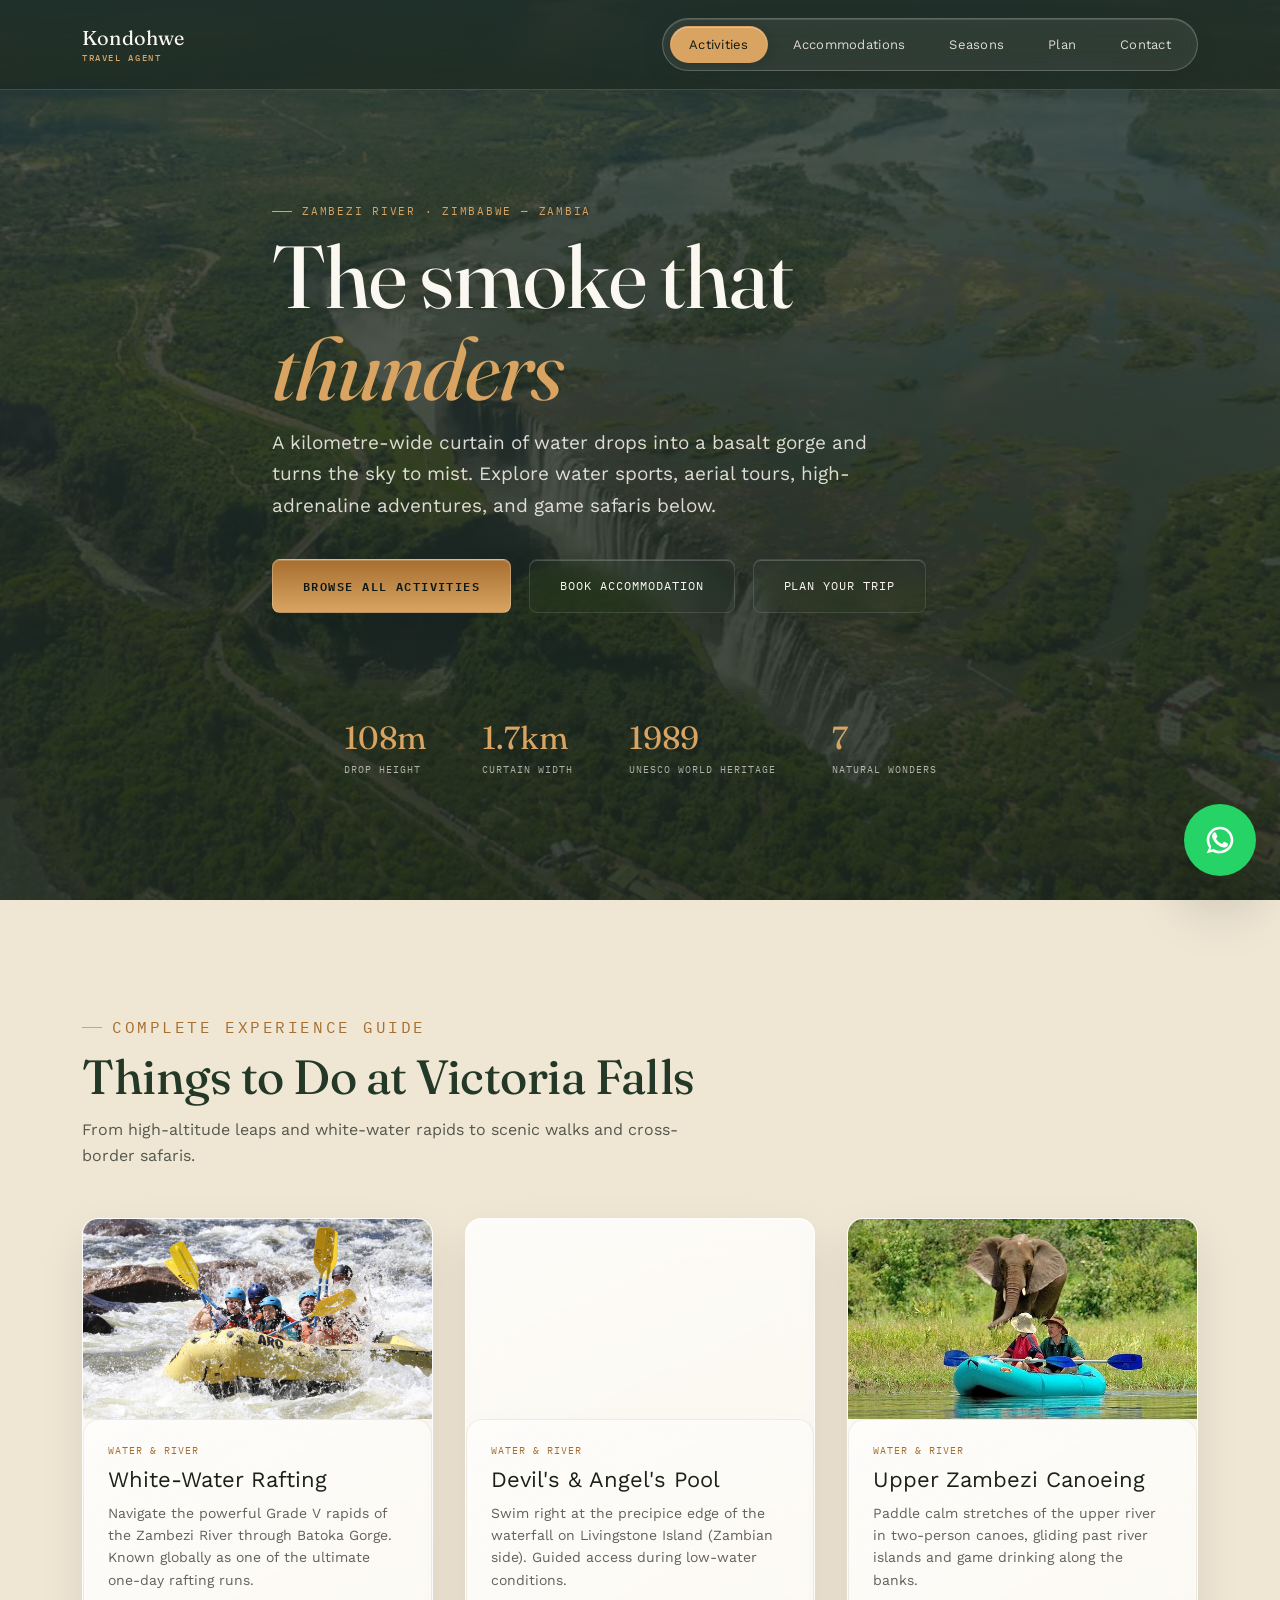
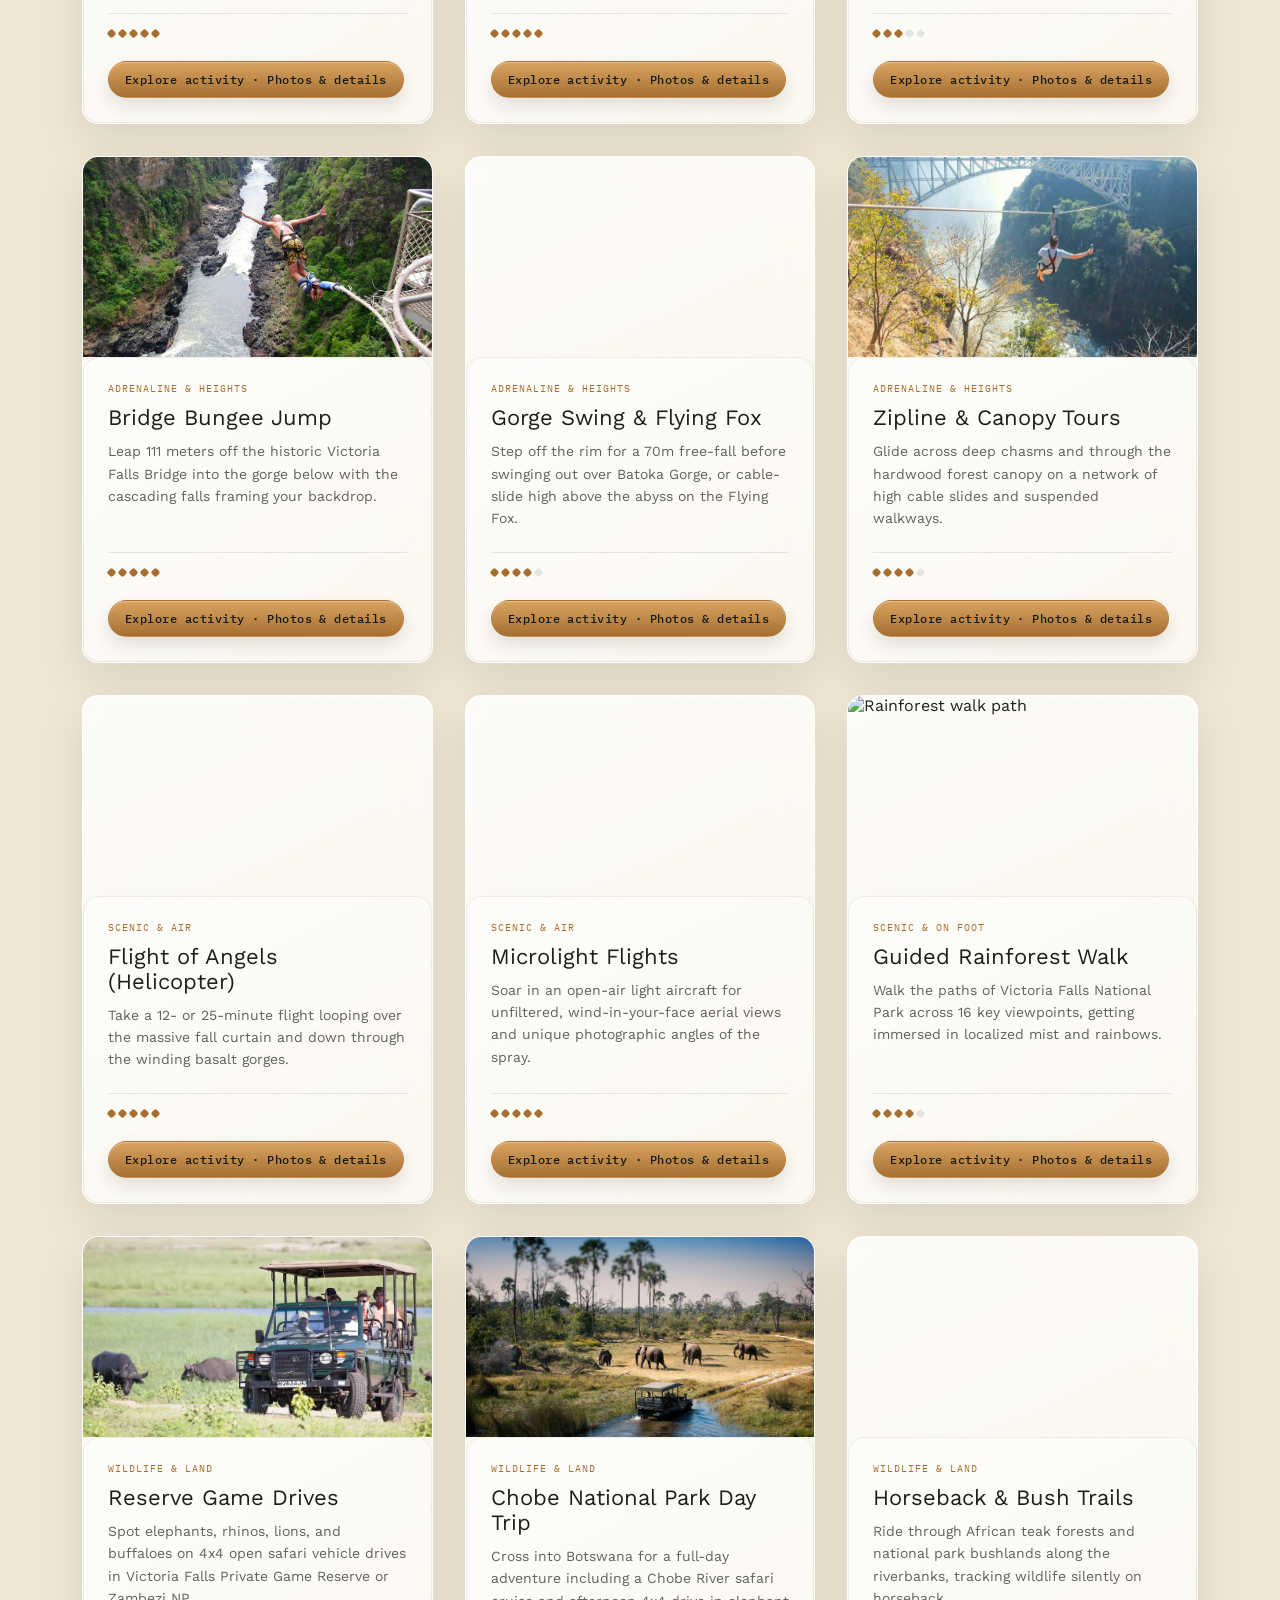
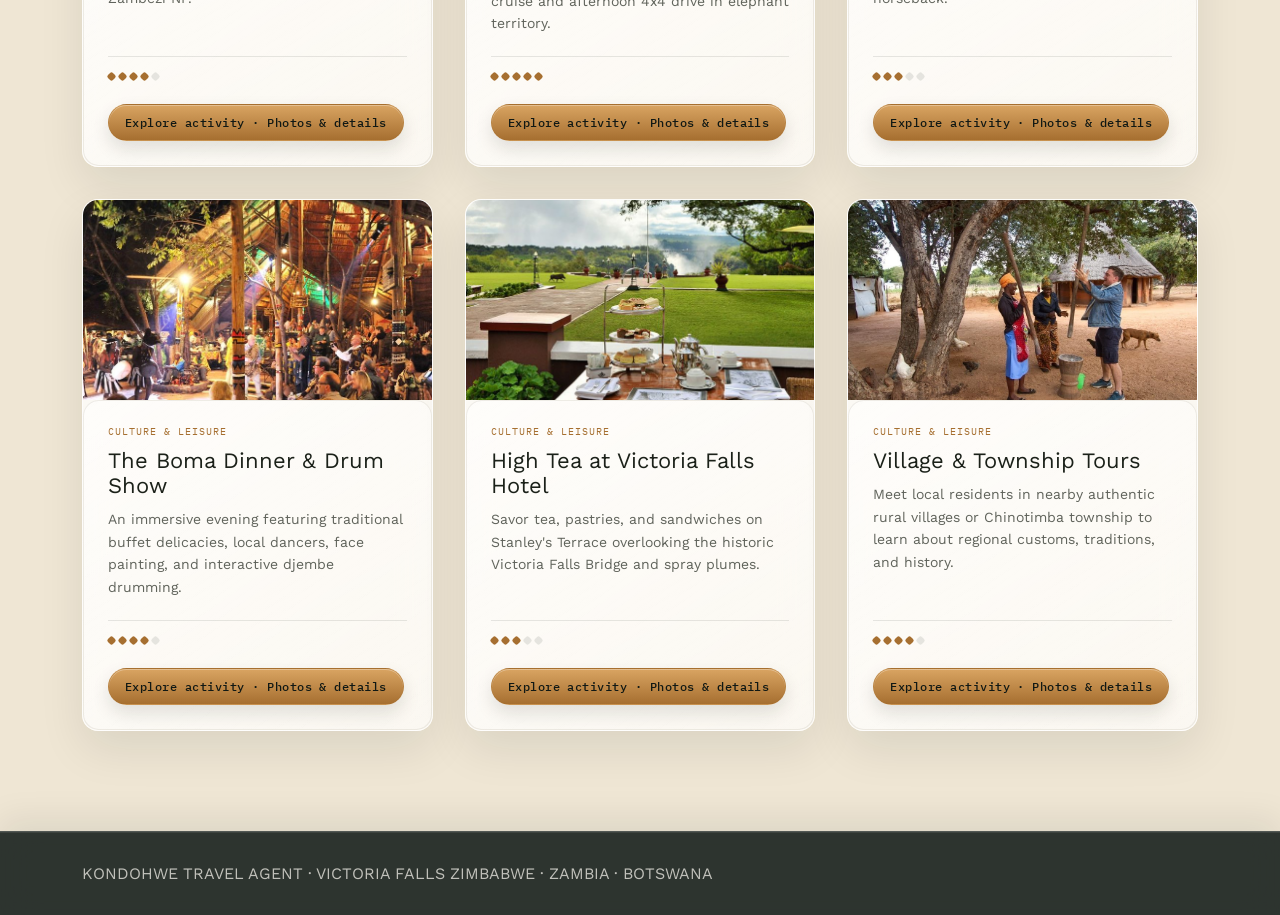
==== commit 2e32a487: "Update kondowe-travel-agent  components" ====
--- a/index.html
+++ b/index.html
@@ -536,6 +536,22 @@
     btn.addEventListener('click', function(){
       btn.classList.toggle('open');
       menu.classList.toggle('open');
+    });
+
+    document.addEventListener('click', function(event){
+      var clickedInsideMenu = menu.contains(event.target);
+      var clickedToggle = btn.contains(event.target);
+      if (!clickedInsideMenu && !clickedToggle && menu.classList.contains('open')) {
+        btn.classList.remove('open');
+        menu.classList.remove('open');
+      }
+    });
+
+    document.addEventListener('keydown', function(event){
+      if (event.key === 'Escape' && menu.classList.contains('open')) {
+        btn.classList.remove('open');
+        menu.classList.remove('open');
+      }
     });
 
     // Close menu when clicking outside or clicking a link
--- a/styles.css
+++ b/styles.css
@@ -320,8 +320,38 @@
 }
 .footer{ color:rgba(251,248,241,0.72); }
 
-@media (max-width:640px){
-  .site-page .footer-inner{ justify-content:center; text-align:center; }
+@media (max-width:860px){
+  .wrap,
+  .nav-inner{ padding-left:20px; padding-right:20px; }
+  .hero{ min-height:680px; padding-top:100px; }
+  .hero-content{ max-width:100%; }
+  .hero h1{ font-size:clamp(38px, 12vw, 64px); }
+  .hero p.sub{ font-size:clamp(15px, 4vw, 18px); }
+  .hero-ctas{ gap:12px; }
+  .hero-ctas .btn{ flex:1 1 180px; justify-content:center; }
+  .trust-row{ gap:24px 32px; margin-top:52px; padding-top:22px; }
+  .section-head{ margin-bottom:30px; }
+  .grid-exp{ grid-template-columns:repeat(auto-fit, minmax(240px, 1fr)); gap:24px; }
+  .exp-body{ padding:20px; }
+}
+
+@media (max-width:540px){
+  .nav-inner{ padding:14px 18px; }
+  .logo .name{ font-size:18px; }
+  .logo .tag{ letter-spacing:.12em; font-size:8px; }
+  nav.links{ width:86%; max-width:320px; padding:32px 24px; }
+  nav.links a{ font-size:15px; }
+  .hero{ min-height:560px; }
+  .hero-ctas{ display:grid; grid-template-columns:1fr; }
+  .hero-ctas .btn{ width:100%; }
+  .trust-row{ display:grid; grid-template-columns:repeat(2, minmax(0, 1fr)); gap:18px 12px; }
+  .trust-item{ text-align:left; }
+  .experiences{ padding:72px 0; }
+  .section-head h2{ font-size:clamp(30px, 10vw, 42px); }
+  .grid-exp{ grid-template-columns:1fr; }
+  .exp-card .exp-meta{ flex-direction:column; align-items:flex-start; gap:8px; }
+  .site-page .footer-inner,
+  footer .footer-inner{ justify-content:center; text-align:center; }
   .contact-sec{ padding:64px 24px 48px; border-radius:20px; }
   .form-grid{ grid-template-columns:1fr; gap:20px; }
   .form-grid .form-group.full-width{ grid-column:auto; }
